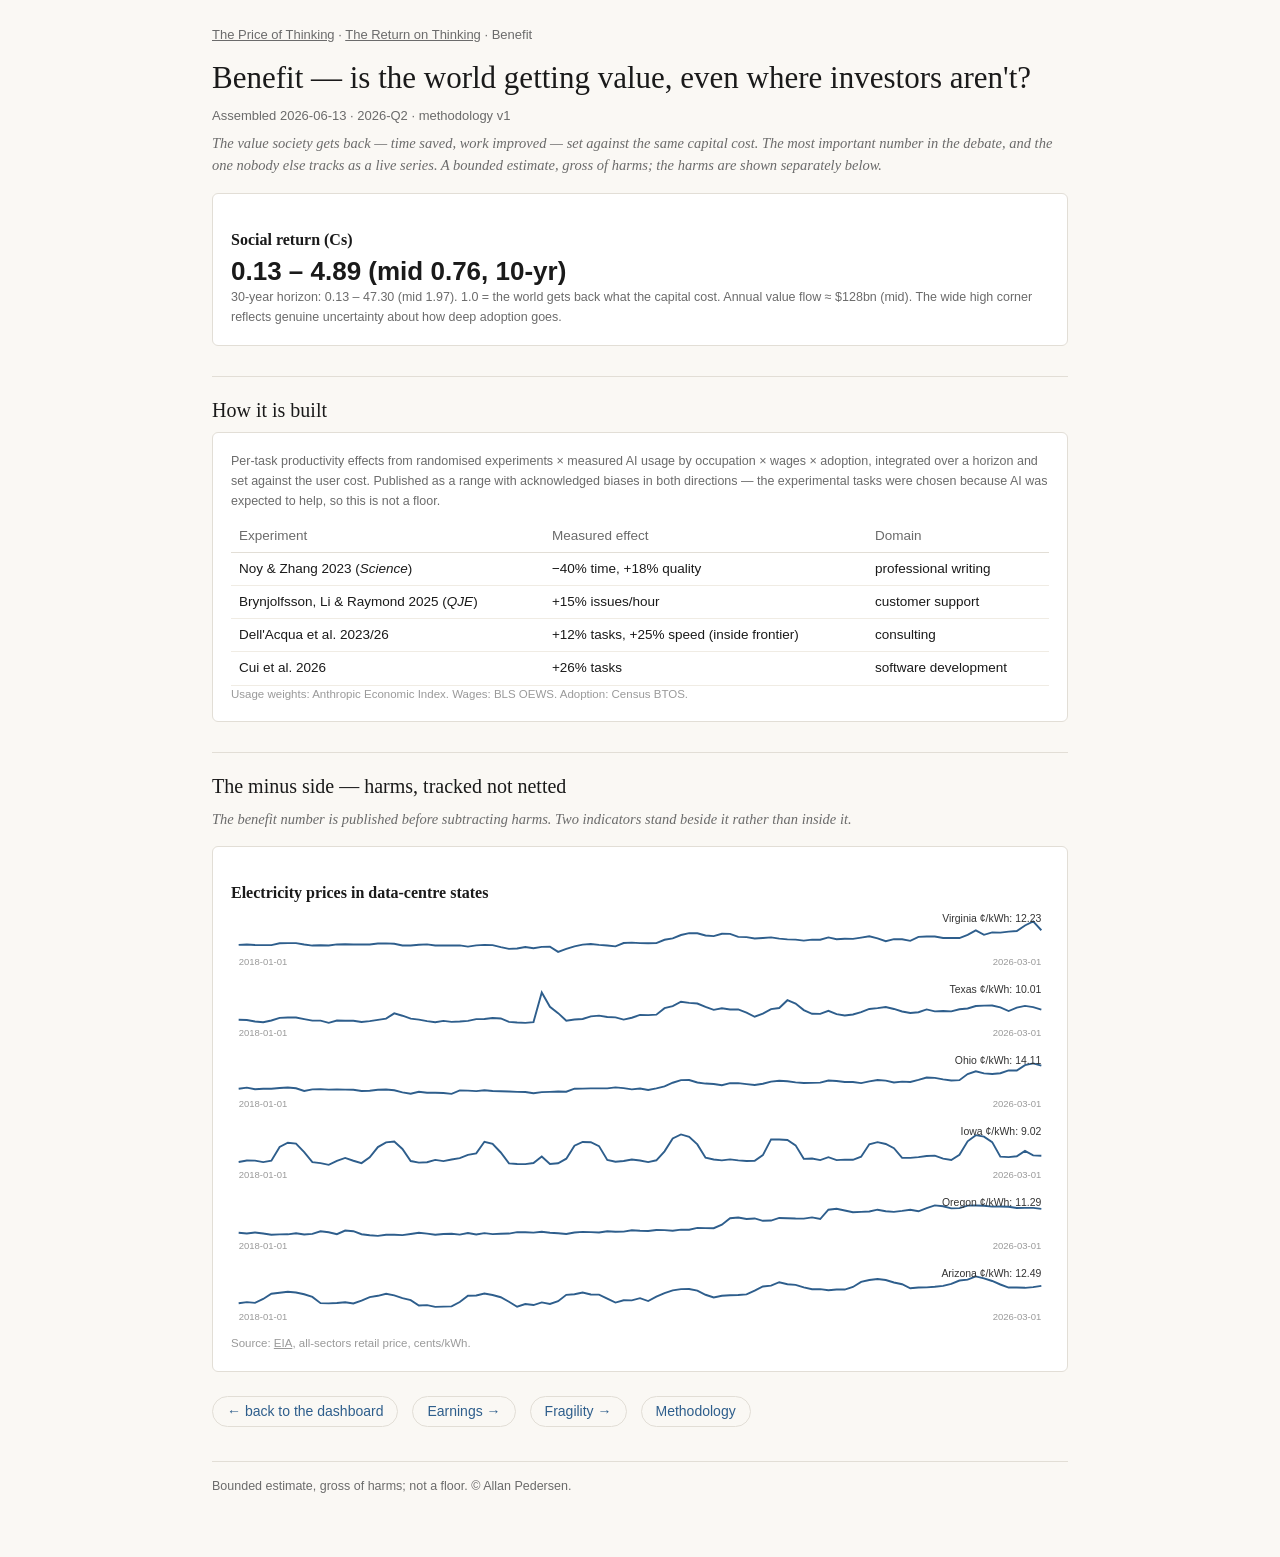
==== docs/benefit.html @ 26d2d0ee "Fragility index + hybrid landing page + 3 dial detail pages F index (0-1, Minsky stages) from locate" ====
<!DOCTYPE html><html lang="en"><head><meta charset="utf-8"><meta name="viewport" content="width=device-width,initial-scale=1">
<title>Benefit — The Return on Thinking</title><link rel="stylesheet" href="style.css"></head><body><div class="wrap">
<div class="crumb"><a href="https://priceofthinking.com/">The Price of Thinking</a> · <a href="index.html">The Return on Thinking</a> · Benefit</div>
<h1>Benefit — is the world getting value, even where investors aren't?</h1>
<div class="meta" id="meta">Loading…</div>
<p class="sub">The value society gets back — time saved, work improved — set against the same capital cost. The most important number in the debate, and the one nobody else tracks as a live series. A bounded estimate, gross of harms; the harms are shown separately below.</p>
<div class="panel"><h3>Social return (Cs)</h3>
 <div id="cs" style="font:bold 26px Helvetica,Arial,sans-serif"></div><div class="legend" id="csn"></div></div>
<h2>How it is built</h2>
<div class="panel"><div class="legend">Per-task productivity effects from randomised experiments × measured AI usage by occupation × wages × adoption, integrated over a horizon and set against the user cost. Published as a range with acknowledged biases in both directions — the experimental tasks were chosen because AI was expected to help, so this is not a floor.</div>
<table style="margin-top:10px"><thead><tr><th>Experiment</th><th>Measured effect</th><th>Domain</th></tr></thead><tbody>
<tr><td>Noy &amp; Zhang 2023 (<em>Science</em>)</td><td>−40% time, +18% quality</td><td>professional writing</td></tr>
<tr><td>Brynjolfsson, Li &amp; Raymond 2025 (<em>QJE</em>)</td><td>+15% issues/hour</td><td>customer support</td></tr>
<tr><td>Dell'Acqua et al. 2023/26</td><td>+12% tasks, +25% speed (inside frontier)</td><td>consulting</td></tr>
<tr><td>Cui et al. 2026</td><td>+26% tasks</td><td>software development</td></tr>
</tbody></table>
<div class="src">Usage weights: Anthropic Economic Index. Wages: BLS OEWS. Adoption: Census BTOS.</div></div>
<h2>The minus side — harms, tracked not netted</h2>
<p class="sub">The benefit number is published <em>before</em> subtracting harms. Two indicators stand beside it rather than inside it.</p>
<div class="panel"><h3>Electricity prices in data-centre states</h3><div id="elec"></div>
<div class="src">Source: <a href="https://www.eia.gov/electricity/data.php">EIA</a>, all-sectors retail price, cents/kWh.</div></div>
<div class="nav" style="margin-top:24px"><a href="index.html">← back to the dashboard</a><a href="earnings.html">Earnings →</a><a href="fragility.html">Fragility →</a><a href="methodology.html">Methodology</a></div>
<footer>Bounded estimate, gross of harms; not a floor. © Allan Pedersen.</footer>
</div>
<script src="spark.js"></script><script>
Promise.all([fetch('data/dials.json').then(r=>r.json()),fetch('data/detail.json').then(r=>r.json())]).then(([d,x])=>{
 const cs=d.benefit_cs.cs;
 document.getElementById('meta').innerHTML='Assembled '+d.generated_at+' · '+d.quarter+' · methodology v1';
 document.getElementById('cs').textContent=cs.low.h10.toFixed(2)+' – '+cs.high.h10.toFixed(2)+'  (mid '+cs.mid.h10.toFixed(2)+', 10-yr)';
 document.getElementById('csn').textContent='30-year horizon: '+cs.low.h30.toFixed(2)+' – '+cs.high.h30.toFixed(2)+' (mid '+cs.mid.h30.toFixed(2)+'). 1.0 = the world gets back what the capital cost. Annual value flow ≈ $'+(cs.mid.annual_flow_usd/1e9).toFixed(0)+'bn (mid). The wide high corner reflects genuine uncertainty about how deep adoption goes.';
 const states={va:'Virginia',tx:'Texas',oh:'Ohio',ia:'Iowa',or:'Oregon',az:'Arizona'};
 document.getElementById('elec').innerHTML=Object.entries(states).map(([k,n])=>x.elec[k]?'<div style="margin-bottom:6px">'+spark(x.elec[k],860,60,n+' ¢/kWh')+'</div>':'').join('');
}).catch(e=>{document.getElementById('meta').textContent='not yet assembled';});
</script></body></html>
---- docs/style.css ----
:root{--ink:#1a1a1a;--muted:#6b6b6b;--faint:#9a9a9a;--rule:#e2ded6;--bg:#faf8f4;--panel:#fff;--accent:#b0413e;--blue:#2e5e8c;--green:#1D9E75;--amber:#BA7517;--red:#E24B4A}
*{box-sizing:border-box}
body{margin:0;background:var(--bg);color:var(--ink);font:16px/1.55 Georgia,'Times New Roman',serif}
.wrap{max-width:900px;margin:0 auto;padding:26px 22px 60px}
.crumb{font:13px/1.4 Helvetica,Arial,sans-serif;color:var(--muted)}.crumb a{color:var(--muted)}
h1{font-size:31px;margin:10px 0 4px;font-weight:normal}
h2{font-size:20px;font-weight:normal;margin:30px 0 6px;border-top:1px solid var(--rule);padding-top:18px}
h3{font-size:16px;margin:16px 0 4px}
.meta{font:13px/1.5 Helvetica,Arial,sans-serif;color:var(--muted)}.meta a{color:var(--muted)}
.sub{color:var(--muted);font-size:14.5px;font-style:italic;margin:6px 0 16px}
.panel{background:var(--panel);border:1px solid var(--rule);border-radius:6px;padding:18px;margin-bottom:16px}
.legend{font:12.5px/1.6 Helvetica,Arial,sans-serif;color:var(--muted)}
.nav{display:flex;gap:14px;flex-wrap:wrap;margin:8px 0 4px;font:14px/1.4 Helvetica,Arial,sans-serif}
.nav a{color:var(--blue);text-decoration:none;border:1px solid var(--rule);border-radius:20px;padding:5px 14px}
.nav a:hover{background:#f0ece4}
table{border-collapse:collapse;width:100%;font:13.5px/1.5 Helvetica,Arial,sans-serif}
th{text-align:left;color:var(--muted);font-weight:normal;border-bottom:1px solid var(--rule);padding:5px 8px}
td{padding:6px 8px;border-bottom:1px solid #f0ece4}
.src{font:11.5px/1.5 Helvetica,Arial,sans-serif;color:var(--faint)}.src a{color:var(--faint)}
svg text{font-family:Helvetica,Arial,sans-serif}
footer{font:12.5px/1.7 Helvetica,Arial,sans-serif;color:var(--muted);border-top:1px solid var(--rule);margin-top:34px;padding-top:14px}
.gaugewrap{display:grid;grid-template-columns:repeat(3,1fr);gap:10px}
@media(max-width:640px){.gaugewrap{grid-template-columns:1fr}}
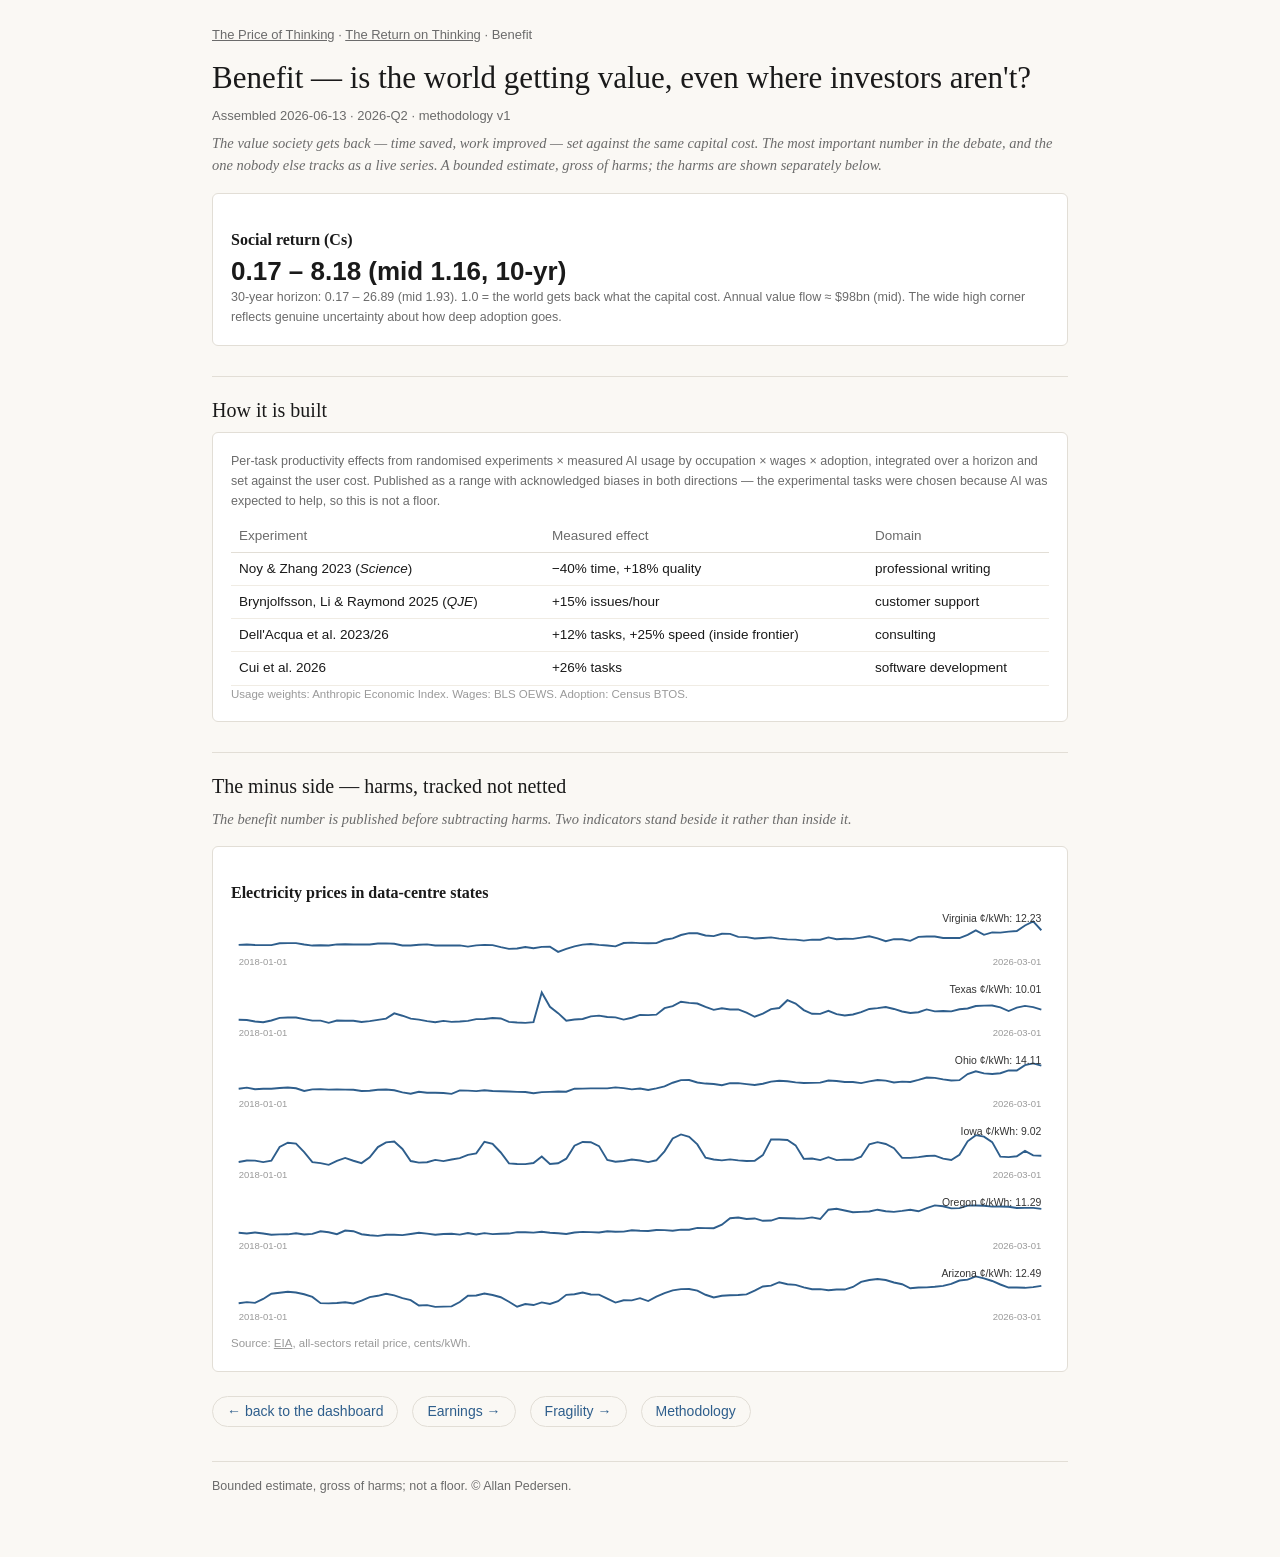
==== commit ce38e03f: "Cache-bust data fetches so the dashboard always loads fresh JSON (fixes stale map.json hiding the hi" ====
--- a/docs/benefit.html
+++ b/docs/benefit.html
@@ -23,7 +23,7 @@
 <footer>Bounded estimate, gross of harms; not a floor. © Allan Pedersen.</footer>
 </div>
 <script src="spark.js"></script><script>
-Promise.all([fetch('data/dials.json').then(r=>r.json()),fetch('data/detail.json').then(r=>r.json())]).then(([d,x])=>{
+Promise.all([fetch('data/dials.json?t='+Date.now()).then(r=>r.json()),fetch('data/detail.json?t='+Date.now()).then(r=>r.json())]).then(([d,x])=>{
  const cs=d.benefit_cs.cs;
  document.getElementById('meta').innerHTML='Assembled '+d.generated_at+' · '+d.quarter+' · methodology v1';
  document.getElementById('cs').textContent=cs.low.h10.toFixed(2)+' – '+cs.high.h10.toFixed(2)+'  (mid '+cs.mid.h10.toFixed(2)+', 10-yr)';
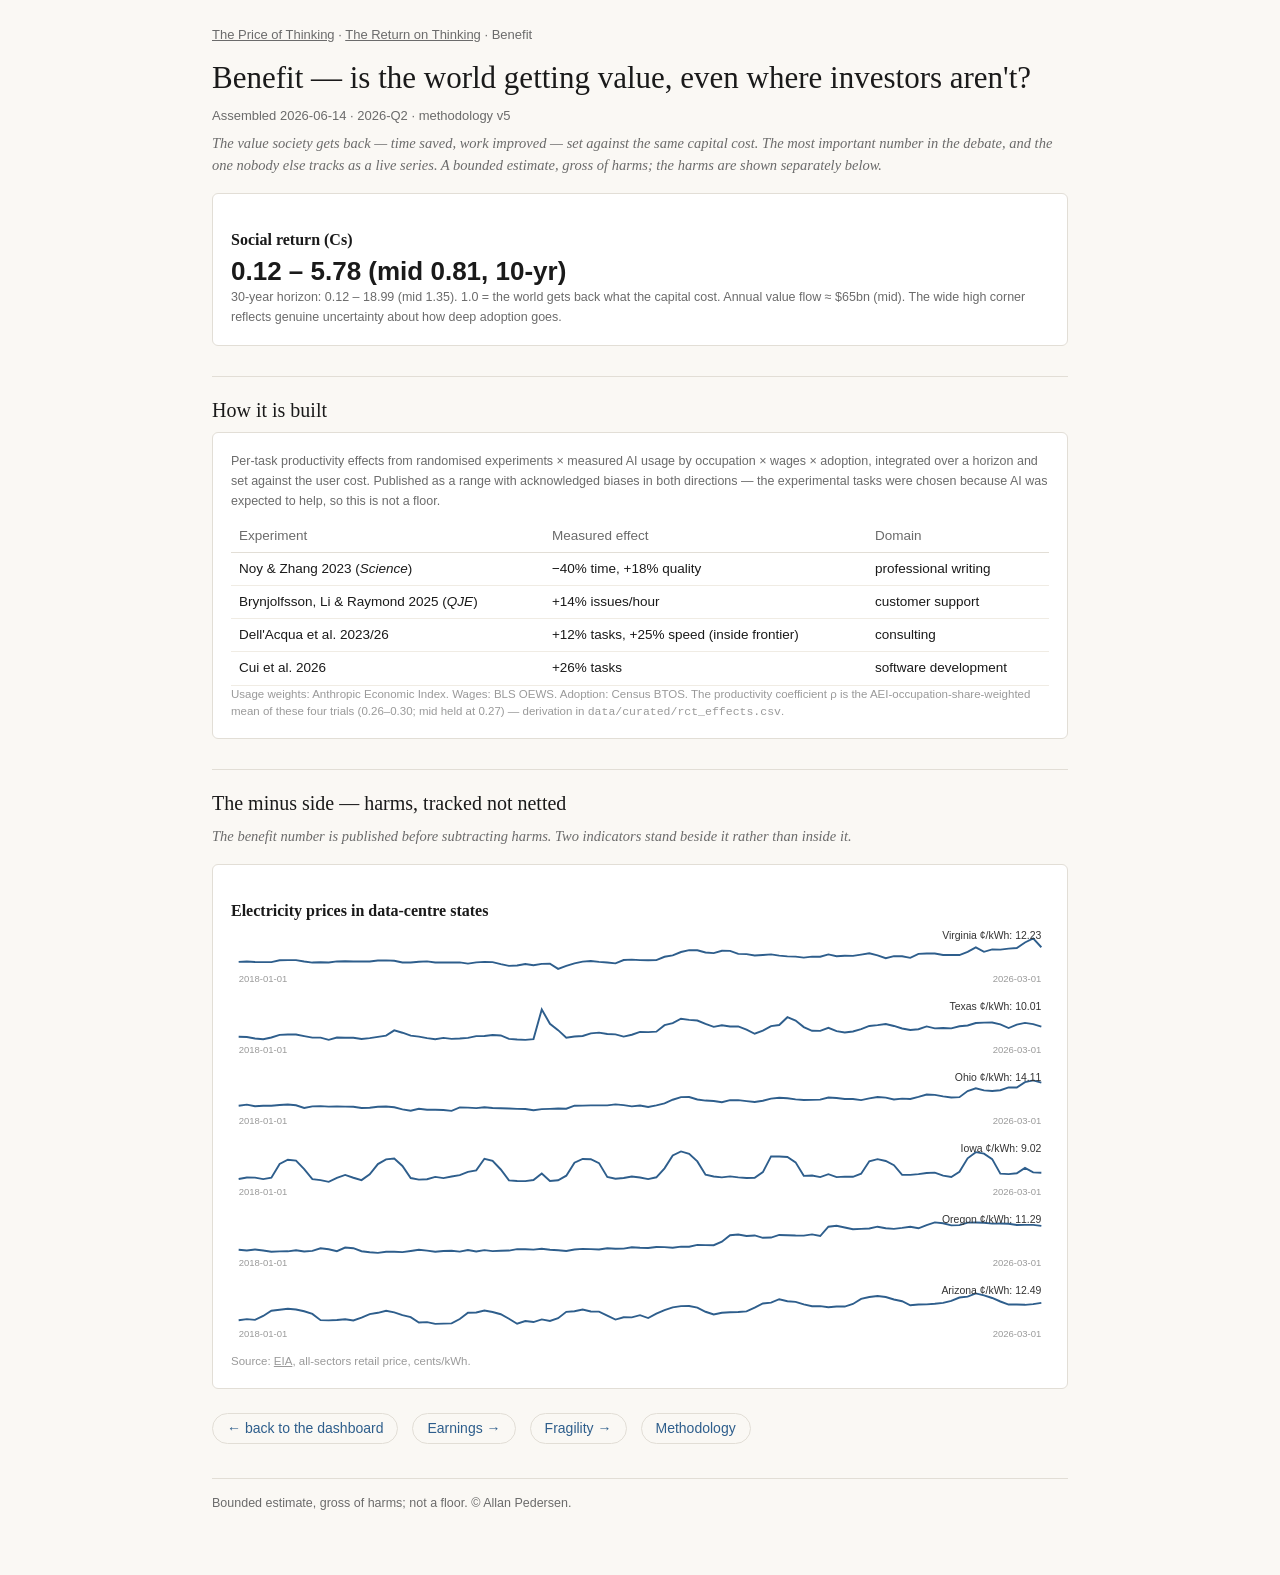
==== commit a4e3705b: "v5 #4a: derive productivity rho as AEI-share-weighted RCT average Make rct_effect explicit/sourced (" ====
--- a/docs/benefit.html
+++ b/docs/benefit.html
@@ -10,11 +10,11 @@
 <div class="panel"><div class="legend">Per-task productivity effects from randomised experiments × measured AI usage by occupation × wages × adoption, integrated over a horizon and set against the user cost. Published as a range with acknowledged biases in both directions — the experimental tasks were chosen because AI was expected to help, so this is not a floor.</div>
 <table style="margin-top:10px"><thead><tr><th>Experiment</th><th>Measured effect</th><th>Domain</th></tr></thead><tbody>
 <tr><td>Noy &amp; Zhang 2023 (<em>Science</em>)</td><td>−40% time, +18% quality</td><td>professional writing</td></tr>
-<tr><td>Brynjolfsson, Li &amp; Raymond 2025 (<em>QJE</em>)</td><td>+15% issues/hour</td><td>customer support</td></tr>
+<tr><td>Brynjolfsson, Li &amp; Raymond 2025 (<em>QJE</em>)</td><td>+14% issues/hour</td><td>customer support</td></tr>
 <tr><td>Dell'Acqua et al. 2023/26</td><td>+12% tasks, +25% speed (inside frontier)</td><td>consulting</td></tr>
 <tr><td>Cui et al. 2026</td><td>+26% tasks</td><td>software development</td></tr>
 </tbody></table>
-<div class="src">Usage weights: Anthropic Economic Index. Wages: BLS OEWS. Adoption: Census BTOS.</div></div>
+<div class="src">Usage weights: Anthropic Economic Index. Wages: BLS OEWS. Adoption: Census BTOS. The productivity coefficient ρ is the AEI-occupation-share-weighted mean of these four trials (0.26–0.30; mid held at 0.27) — derivation in <code>data/curated/rct_effects.csv</code>.</div></div>
 <h2>The minus side — harms, tracked not netted</h2>
 <p class="sub">The benefit number is published <em>before</em> subtracting harms. Two indicators stand beside it rather than inside it.</p>
 <div class="panel"><h3>Electricity prices in data-centre states</h3><div id="elec"></div>
@@ -25,7 +25,7 @@
 <script src="spark.js"></script><script>
 Promise.all([fetch('data/dials.json?t='+Date.now()).then(r=>r.json()),fetch('data/detail.json?t='+Date.now()).then(r=>r.json())]).then(([d,x])=>{
  const cs=d.benefit_cs.cs;
- document.getElementById('meta').innerHTML='Assembled '+d.generated_at+' · '+d.quarter+' · methodology v1';
+ document.getElementById('meta').innerHTML='Assembled '+d.generated_at+' · '+d.quarter+' · methodology '+(d.methodology_version||'');
  document.getElementById('cs').textContent=cs.low.h10.toFixed(2)+' – '+cs.high.h10.toFixed(2)+'  (mid '+cs.mid.h10.toFixed(2)+', 10-yr)';
  document.getElementById('csn').textContent='30-year horizon: '+cs.low.h30.toFixed(2)+' – '+cs.high.h30.toFixed(2)+' (mid '+cs.mid.h30.toFixed(2)+'). 1.0 = the world gets back what the capital cost. Annual value flow ≈ $'+(cs.mid.annual_flow_usd/1e9).toFixed(0)+'bn (mid). The wide high corner reflects genuine uncertainty about how deep adoption goes.';
  const states={va:'Virginia',tx:'Texas',oh:'Ohio',ia:'Iowa',or:'Oregon',az:'Arizona'};
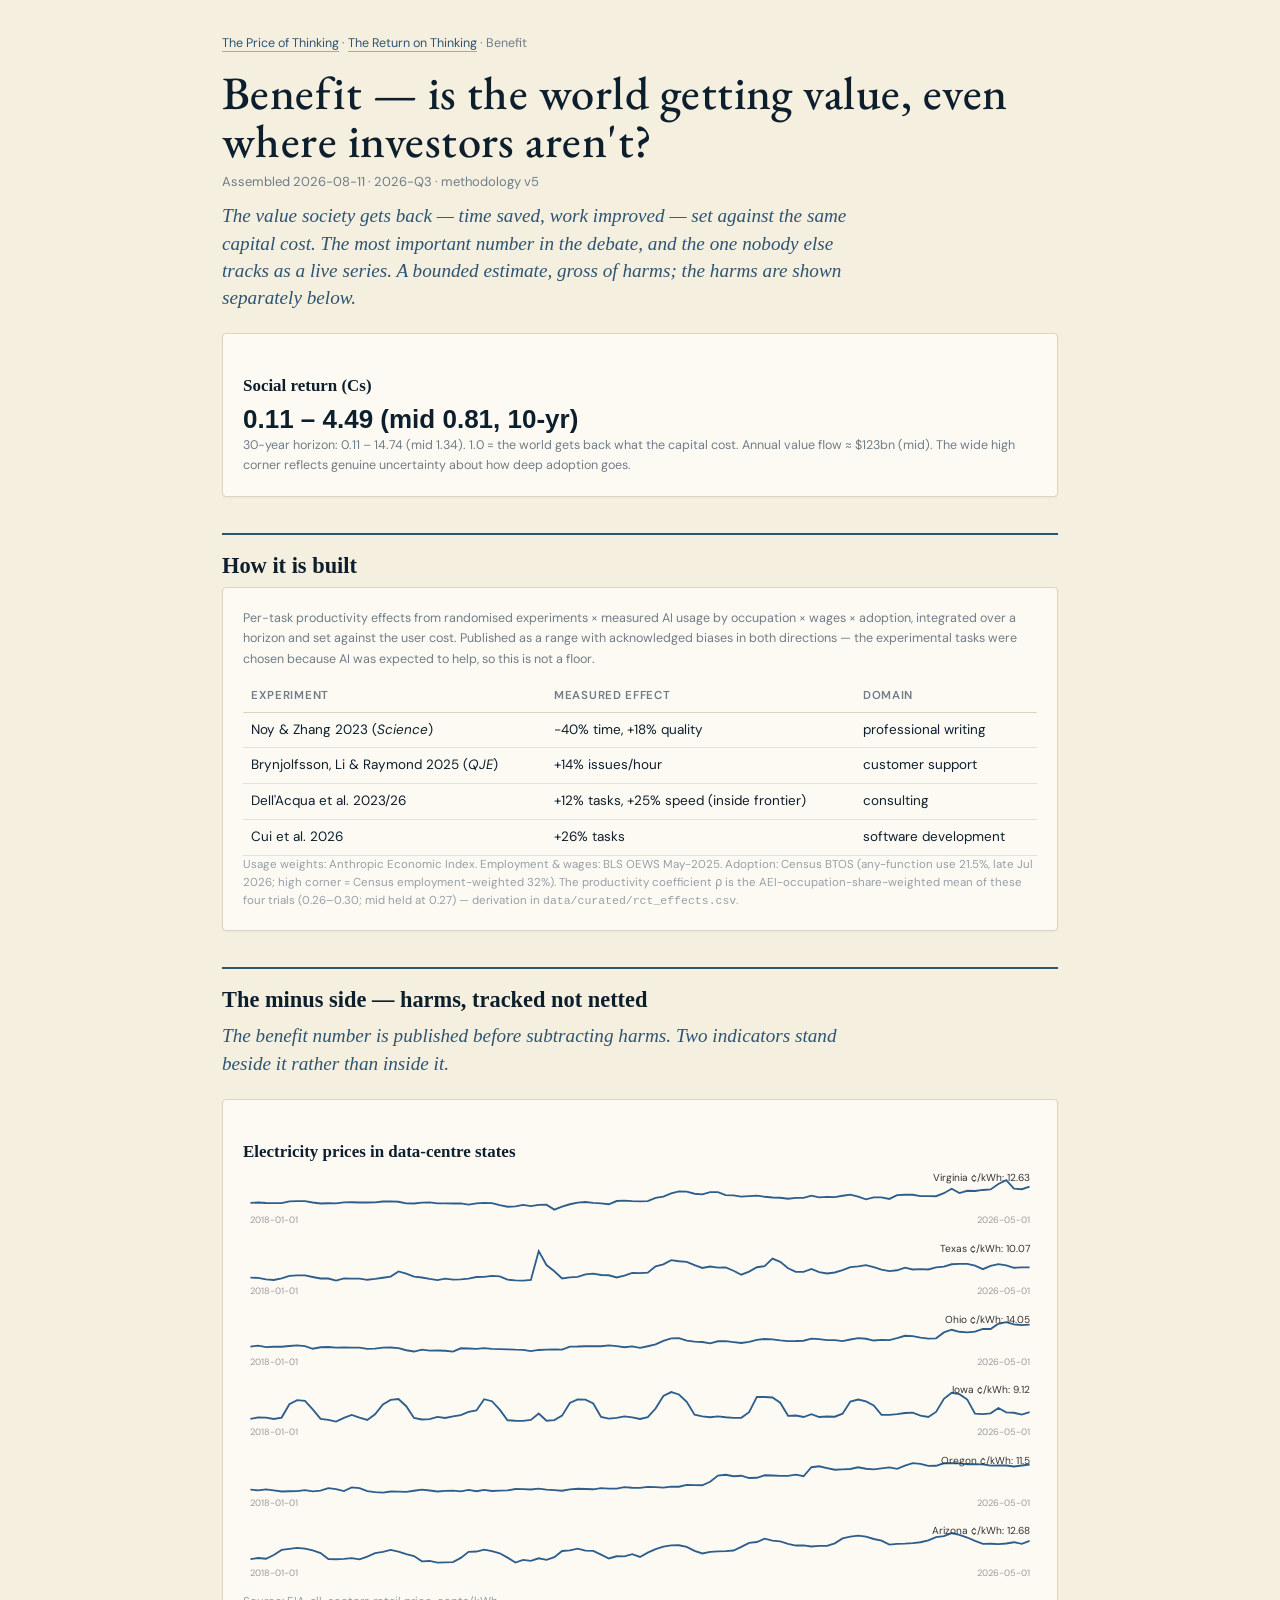
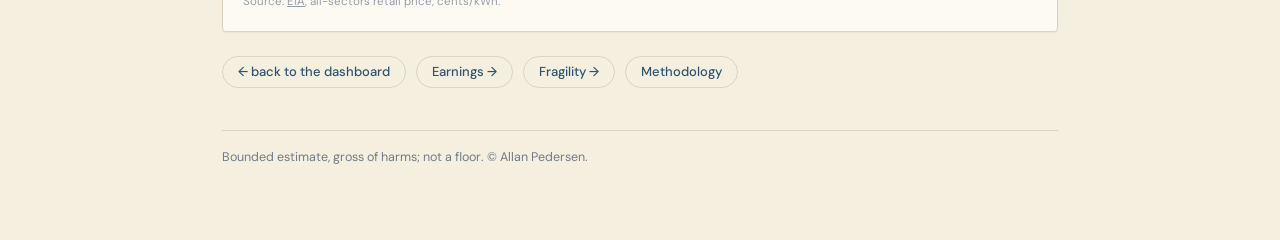
==== commit 9d7067cb: "Recalibrate per methods & data review 2026-08-11: numerator catch-up + capex-share/adoption recentre" ====
--- a/docs/benefit.html
+++ b/docs/benefit.html
@@ -14,7 +14,7 @@
 <tr><td>Dell'Acqua et al. 2023/26</td><td>+12% tasks, +25% speed (inside frontier)</td><td>consulting</td></tr>
 <tr><td>Cui et al. 2026</td><td>+26% tasks</td><td>software development</td></tr>
 </tbody></table>
-<div class="src">Usage weights: Anthropic Economic Index. Wages: BLS OEWS. Adoption: Census BTOS. The productivity coefficient ρ is the AEI-occupation-share-weighted mean of these four trials (0.26–0.30; mid held at 0.27) — derivation in <code>data/curated/rct_effects.csv</code>.</div></div>
+<div class="src">Usage weights: Anthropic Economic Index. Employment &amp; wages: BLS OEWS May-2025. Adoption: Census BTOS (any-function use 21.5%, late Jul 2026; high corner = Census employment-weighted 32%). The productivity coefficient ρ is the AEI-occupation-share-weighted mean of these four trials (0.26–0.30; mid held at 0.27) — derivation in <code>data/curated/rct_effects.csv</code>.</div></div>
 <h2>The minus side — harms, tracked not netted</h2>
 <p class="sub">The benefit number is published <em>before</em> subtracting harms. Two indicators stand beside it rather than inside it.</p>
 <div class="panel"><h3>Electricity prices in data-centre states</h3><div id="elec"></div>
--- a/docs/style.css
+++ b/docs/style.css
@@ -1,23 +1,39 @@
-:root{--ink:#1a1a1a;--muted:#6b6b6b;--faint:#9a9a9a;--rule:#e2ded6;--bg:#faf8f4;--panel:#fff;--accent:#b0413e;--blue:#2e5e8c;--green:#1D9E75;--amber:#BA7517;--red:#E24B4A}
+@import url('https://fonts.googleapis.com/css2?family=DM+Sans:wght@400;500;600&family=EB+Garamond:ital,wght@0,400;0,500;1,400&display=swap');
+:root{
+  --paper:#F5EFE0;--panel:#FDFAF4;--cool:#E8EDF2;
+  --ink:#0D1F2D;--ink-soft:#2E5470;--muted:#6f7d86;--faint:#94a0a8;
+  --rule:#ddd3bf;--rule-soft:rgba(13,31,45,.10);
+  --accent:#B6452F;--accent-deep:#8B2020;--gold:#B5A882;
+  --blue:#2E5470;--green:#1D9E75;--amber:#BA7517;--red:#E24B4A;
+  --font-display:'Ogg','EB Garamond',Georgia,serif;
+  --font-headline:'Tiempos Headline','Charter','Georgia',serif;
+  --font-body:'Tiempos Text','Charter','Iowan Old Style',Georgia,serif;
+  --font-sans:'DM Sans','Inter',system-ui,-apple-system,'Segoe UI',sans-serif;
+}
 *{box-sizing:border-box}
-body{margin:0;background:var(--bg);color:var(--ink);font:16px/1.55 Georgia,'Times New Roman',serif}
-.wrap{max-width:900px;margin:0 auto;padding:26px 22px 60px}
-.crumb{font:13px/1.4 Helvetica,Arial,sans-serif;color:var(--muted)}.crumb a{color:var(--muted)}
-h1{font-size:31px;margin:10px 0 4px;font-weight:normal}
-h2{font-size:20px;font-weight:normal;margin:30px 0 6px;border-top:1px solid var(--rule);padding-top:18px}
-h3{font-size:16px;margin:16px 0 4px}
-.meta{font:13px/1.5 Helvetica,Arial,sans-serif;color:var(--muted)}.meta a{color:var(--muted)}
-.sub{color:var(--muted);font-size:14.5px;font-style:italic;margin:6px 0 16px}
-.panel{background:var(--panel);border:1px solid var(--rule);border-radius:6px;padding:18px;margin-bottom:16px}
-.legend{font:12.5px/1.6 Helvetica,Arial,sans-serif;color:var(--muted)}
-.nav{display:flex;gap:14px;flex-wrap:wrap;margin:8px 0 4px;font:14px/1.4 Helvetica,Arial,sans-serif}
-.nav a{color:var(--blue);text-decoration:none;border:1px solid var(--rule);border-radius:20px;padding:5px 14px}
-.nav a:hover{background:#f0ece4}
-table{border-collapse:collapse;width:100%;font:13.5px/1.5 Helvetica,Arial,sans-serif}
-th{text-align:left;color:var(--muted);font-weight:normal;border-bottom:1px solid var(--rule);padding:5px 8px}
-td{padding:6px 8px;border-bottom:1px solid #f0ece4}
-.src{font:11.5px/1.5 Helvetica,Arial,sans-serif;color:var(--faint)}.src a{color:var(--faint)}
-svg text{font-family:Helvetica,Arial,sans-serif}
-footer{font:12.5px/1.7 Helvetica,Arial,sans-serif;color:var(--muted);border-top:1px solid var(--rule);margin-top:34px;padding-top:14px}
-.gaugewrap{display:grid;grid-template-columns:repeat(3,1fr);gap:10px}
+body{margin:0;background:var(--paper);color:var(--ink);font:18px/1.62 var(--font-body);-webkit-font-smoothing:antialiased;text-rendering:optimizeLegibility}
+.wrap{max-width:880px;margin:0 auto;padding:34px 22px 72px}
+.crumb{font:12.5px/1.5 var(--font-sans);color:var(--muted)}
+.crumb a{color:var(--ink-soft);text-decoration:none;border-bottom:1px solid var(--gold)}
+.crumb a:hover{color:var(--accent)}
+h1{font-family:var(--font-display);font-weight:500;font-size:clamp(2rem,4.4vw,2.9rem);line-height:1.05;letter-spacing:.01em;margin:16px 0 6px;color:var(--ink)}
+h2{font-family:var(--font-headline);font-weight:600;font-size:1.4rem;line-height:1.15;margin:36px 0 8px;border-top:2px solid var(--ink-soft);padding-top:18px;color:var(--ink)}
+h3{font-family:var(--font-headline);font-weight:600;font-size:1.06rem;margin:18px 0 4px;color:var(--ink)}
+.meta{font:13px/1.55 var(--font-sans);color:var(--muted)}
+.meta a{color:var(--ink-soft);text-decoration:none;border-bottom:1px solid var(--gold)}
+.meta a:hover{color:var(--accent)}
+.sub{font-family:var(--font-headline);color:var(--ink-soft);font-size:1.2rem;font-style:italic;line-height:1.42;margin:10px 0 22px;max-width:40rem}
+.panel{background:var(--panel);border:1px solid var(--rule);border-radius:4px;padding:20px;margin-bottom:18px;box-shadow:0 1px 2px rgba(13,31,45,.05)}
+.legend{font:12.5px/1.65 var(--font-sans);color:var(--muted)}
+.nav{display:flex;gap:10px;flex-wrap:wrap;margin:12px 0 4px;font:13px/1.4 var(--font-sans)}
+.nav a{color:var(--ink-soft);text-decoration:none;border:1px solid var(--rule);border-radius:999px;padding:6px 15px;font-weight:500;transition:background .15s,border-color .15s,color .15s}
+.nav a:hover{background:var(--cool);border-color:var(--gold);color:var(--accent)}
+a{color:var(--accent)}a:hover{color:var(--accent-deep)}
+table{border-collapse:collapse;width:100%;font:13.5px/1.55 var(--font-sans)}
+th{text-align:left;color:var(--muted);font-weight:600;letter-spacing:.06em;text-transform:uppercase;font-size:11.5px;border-bottom:1px solid var(--rule);padding:7px 8px}
+td{padding:7px 8px;border-bottom:1px solid var(--rule-soft);color:var(--ink)}
+.src{font:11.5px/1.55 var(--font-sans);color:var(--faint)}.src a{color:var(--faint)}
+svg text{font-family:var(--font-sans)}
+footer{font:12.5px/1.7 var(--font-sans);color:var(--muted);border-top:1px solid var(--rule);margin-top:42px;padding-top:16px}
+.gaugewrap{display:grid;grid-template-columns:repeat(3,1fr);gap:14px}
 @media(max-width:640px){.gaugewrap{grid-template-columns:1fr}}
